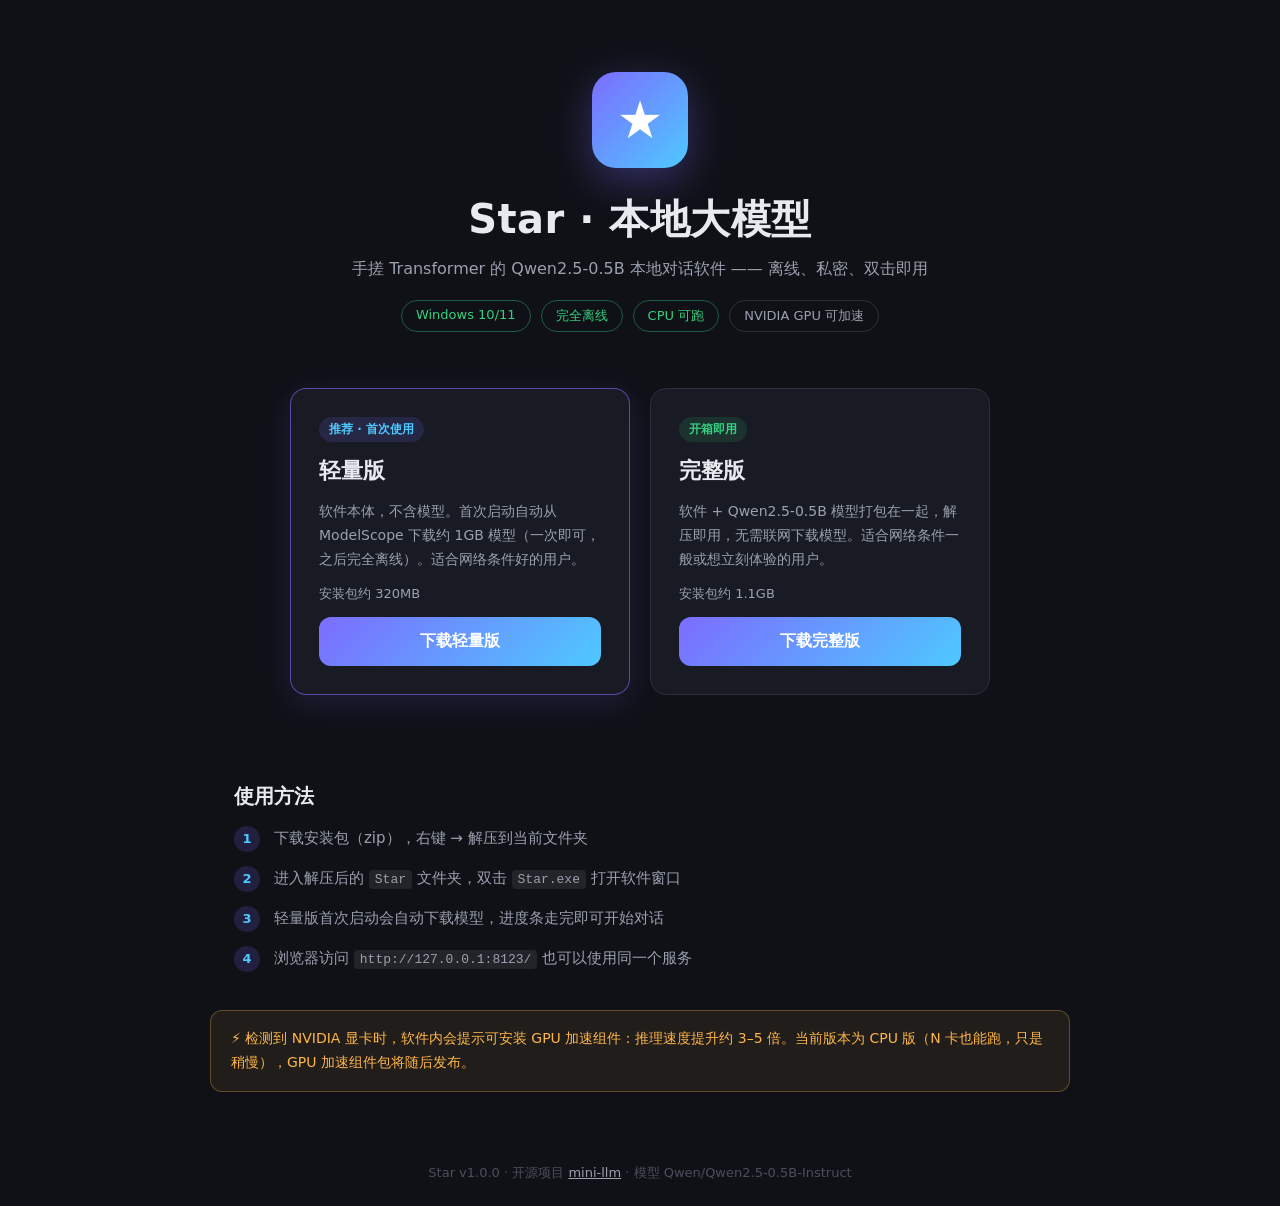
==== index.html @ b2c11067 "Star 下载页 (GitHub Pages)" ====
<!DOCTYPE html>
<html lang="zh-CN">
<head>
<meta charset="UTF-8">
<meta name="viewport" content="width=device-width, initial-scale=1.0">
<title>Star · 本地大模型下载</title>
<style>
  :root {
    --bg: #0f1117;
    --card: #181b24;
    --border: #2a2f3a;
    --text: #e8eaf0;
    --muted: #9aa0ae;
    --accent: #7c6cff;
    --accent2: #4ec9ff;
    --ok: #35d07f;
    --warn: #ffb648;
  }
  * { margin: 0; padding: 0; box-sizing: border-box; }
  body {
    background: var(--bg);
    color: var(--text);
    font-family: "PingFang SC", "Microsoft YaHei", system-ui, sans-serif;
    min-height: 100vh;
    display: flex;
    flex-direction: column;
    align-items: center;
  }
  .hero {
    text-align: center;
    padding: 72px 24px 40px;
    max-width: 860px;
  }
  .logo {
    width: 96px; height: 96px;
    border-radius: 24px;
    background: linear-gradient(135deg, var(--accent), var(--accent2));
    display: inline-flex; align-items: center; justify-content: center;
    font-size: 52px; font-weight: 800; color: #fff;
    box-shadow: 0 12px 40px rgba(124,108,255,.35);
    margin-bottom: 24px;
  }
  h1 { font-size: 40px; letter-spacing: .5px; }
  .subtitle { color: var(--muted); margin-top: 12px; font-size: 16px; }
  .badges { margin-top: 20px; display: flex; gap: 10px; justify-content: center; flex-wrap: wrap; }
  .badge {
    font-size: 13px; padding: 6px 14px; border-radius: 999px;
    border: 1px solid var(--border); color: var(--muted);
  }
  .badge.ok { color: var(--ok); border-color: rgba(53,208,127,.4); }
  .cards {
    display: flex; gap: 20px; flex-wrap: wrap; justify-content: center;
    padding: 16px 24px 64px; max-width: 900px;
  }
  .card {
    background: var(--card); border: 1px solid var(--border);
    border-radius: 16px; padding: 28px; width: 340px;
    display: flex; flex-direction: column; gap: 14px;
  }
  .card.recommend { border-color: rgba(124,108,255,.6); box-shadow: 0 8px 32px rgba(124,108,255,.15); }
  .tag {
    align-self: flex-start; font-size: 12px; padding: 4px 10px;
    border-radius: 999px; background: rgba(124,108,255,.15);
    color: var(--accent2); font-weight: 600;
  }
  .tag.full { background: rgba(53,208,127,.12); color: var(--ok); }
  .card h2 { font-size: 22px; }
  .desc { color: var(--muted); font-size: 14px; line-height: 1.7; flex: 1; }
  .size { font-size: 13px; color: var(--muted); }
  .btn {
    display: inline-block; text-align: center;
    background: linear-gradient(135deg, var(--accent), var(--accent2));
    color: #fff; font-weight: 700; font-size: 16px;
    padding: 14px 0; border-radius: 12px; text-decoration: none;
    transition: transform .15s ease, box-shadow .15s ease;
  }
  .btn:hover { transform: translateY(-2px); box-shadow: 0 8px 24px rgba(124,108,255,.35); }
  .steps {
    max-width: 860px; padding: 24px; width: 100%;
  }
  .steps h3 { font-size: 20px; margin-bottom: 16px; }
  .step { display: flex; gap: 14px; margin-bottom: 14px; color: var(--muted); font-size: 15px; line-height: 1.7; }
  .num {
    flex-shrink: 0; width: 26px; height: 26px; border-radius: 50%;
    background: rgba(124,108,255,.18); color: var(--accent2);
    display: flex; align-items: center; justify-content: center;
    font-size: 13px; font-weight: 700;
  }
  .gpu-note {
    max-width: 860px; width: calc(100% - 48px); margin: 0 24px 48px;
    background: rgba(255,182,72,.08); border: 1px solid rgba(255,182,72,.3);
    border-radius: 12px; padding: 16px 20px; font-size: 14px; color: var(--warn); line-height: 1.7;
  }
  .footer { color: #4a4f5c; font-size: 13px; padding: 24px; text-align: center; }
  code { background: rgba(255,255,255,.08); padding: 2px 6px; border-radius: 4px; font-size: 13px; }
</style>
</head>
<body>
  <div class="hero">
    <div class="logo">★</div>
    <h1>Star · 本地大模型</h1>
    <p class="subtitle">手搓 Transformer 的 Qwen2.5-0.5B 本地对话软件 —— 离线、私密、双击即用</p>
    <div class="badges">
      <span class="badge ok">Windows 10/11</span>
      <span class="badge ok">完全离线</span>
      <span class="badge ok">CPU 可跑</span>
      <span class="badge">NVIDIA GPU 可加速</span>
    </div>
  </div>

  <div class="cards">
    <div class="card recommend">
      <span class="tag">推荐 · 首次使用</span>
      <h2>轻量版</h2>
      <p class="desc">软件本体，不含模型。首次启动自动从 ModelScope 下载约 1GB 模型（一次即可，之后完全离线）。适合网络条件好的用户。</p>
      <span class="size">安装包约 320MB</span>
      <a class="btn" id="lite-btn" href="#" onclick="alert('安装包正在上传，稍后再来～'); return false;">下载轻量版</a>
    </div>
    <div class="card">
      <span class="tag full">开箱即用</span>
      <h2>完整版</h2>
      <p class="desc">软件 + Qwen2.5-0.5B 模型打包在一起，解压即用，无需联网下载模型。适合网络条件一般或想立刻体验的用户。</p>
      <span class="size">安装包约 1.1GB</span>
      <a class="btn" id="full-btn" href="#" onclick="alert('安装包正在上传，稍后再来～'); return false;">下载完整版</a>
    </div>
  </div>

  <div class="steps">
    <h3>使用方法</h3>
    <div class="step"><span class="num">1</span><span>下载安装包（zip），右键 → 解压到当前文件夹</span></div>
    <div class="step"><span class="num">2</span><span>进入解压后的 <code>Star</code> 文件夹，双击 <code>Star.exe</code> 打开软件窗口</span></div>
    <div class="step"><span class="num">3</span><span>轻量版首次启动会自动下载模型，进度条走完即可开始对话</span></div>
    <div class="step"><span class="num">4</span><span>浏览器访问 <code>http://127.0.0.1:8123/</code> 也可以使用同一个服务</span></div>
  </div>

  <div class="gpu-note">
    ⚡ 检测到 NVIDIA 显卡时，软件内会提示可安装 GPU 加速组件：推理速度提升约 3–5 倍。当前版本为 CPU 版（N 卡也能跑，只是稍慢），GPU 加速组件包将随后发布。
  </div>

  <div class="footer">
    Star v1.0.0 · 开源项目 <a href="https://github.com/sun2229/mini-llm" style="color:var(--muted)">mini-llm</a> · 模型 Qwen/Qwen2.5-0.5B-Instruct
  </div>
</body>
</html>
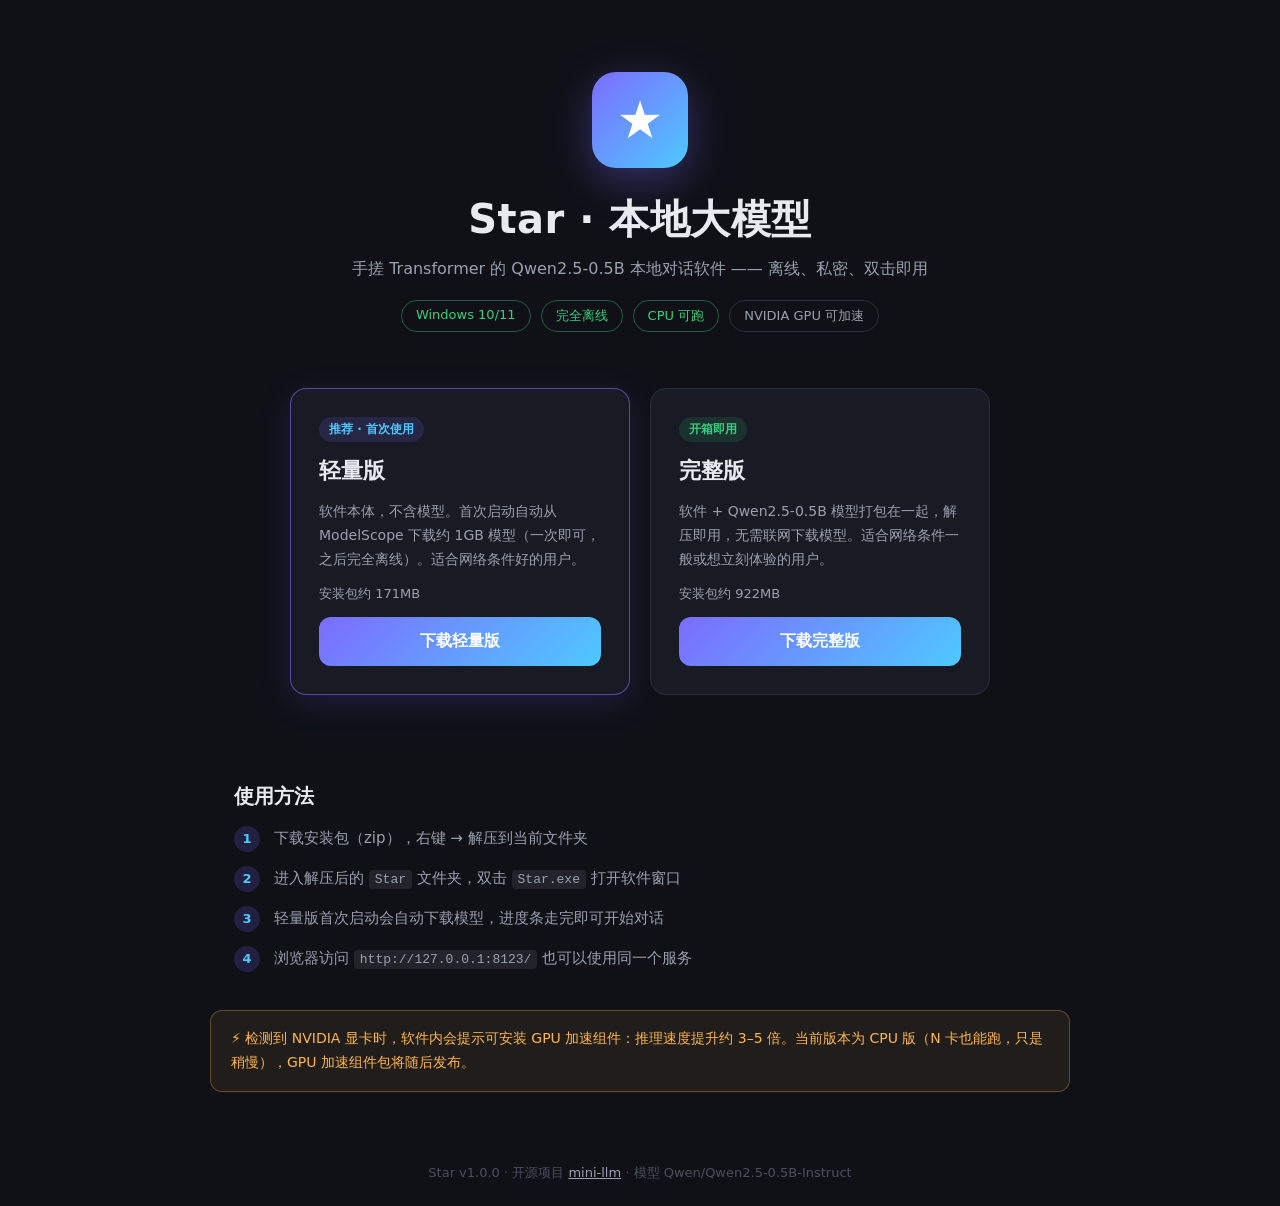
==== commit 0829dd9b: "更新下载链接到 v1.0.0 Release" ====
--- a/index.html
+++ b/index.html
@@ -113,15 +113,15 @@
       <span class="tag">推荐 · 首次使用</span>
       <h2>轻量版</h2>
       <p class="desc">软件本体，不含模型。首次启动自动从 ModelScope 下载约 1GB 模型（一次即可，之后完全离线）。适合网络条件好的用户。</p>
-      <span class="size">安装包约 320MB</span>
-      <a class="btn" id="lite-btn" href="#" onclick="alert('安装包正在上传，稍后再来～'); return false;">下载轻量版</a>
+      <span class="size">安装包约 171MB</span>
+      <a class="btn" href="https://github.com/sun2229/mini-llm/releases/download/v1.0.0/Star-lite-1.0.0.zip">下载轻量版</a>
     </div>
     <div class="card">
       <span class="tag full">开箱即用</span>
       <h2>完整版</h2>
       <p class="desc">软件 + Qwen2.5-0.5B 模型打包在一起，解压即用，无需联网下载模型。适合网络条件一般或想立刻体验的用户。</p>
-      <span class="size">安装包约 1.1GB</span>
-      <a class="btn" id="full-btn" href="#" onclick="alert('安装包正在上传，稍后再来～'); return false;">下载完整版</a>
+      <span class="size">安装包约 922MB</span>
+      <a class="btn" href="https://github.com/sun2229/mini-llm/releases/download/v1.0.0/Star-full-1.0.0.zip">下载完整版</a>
     </div>
   </div>
 
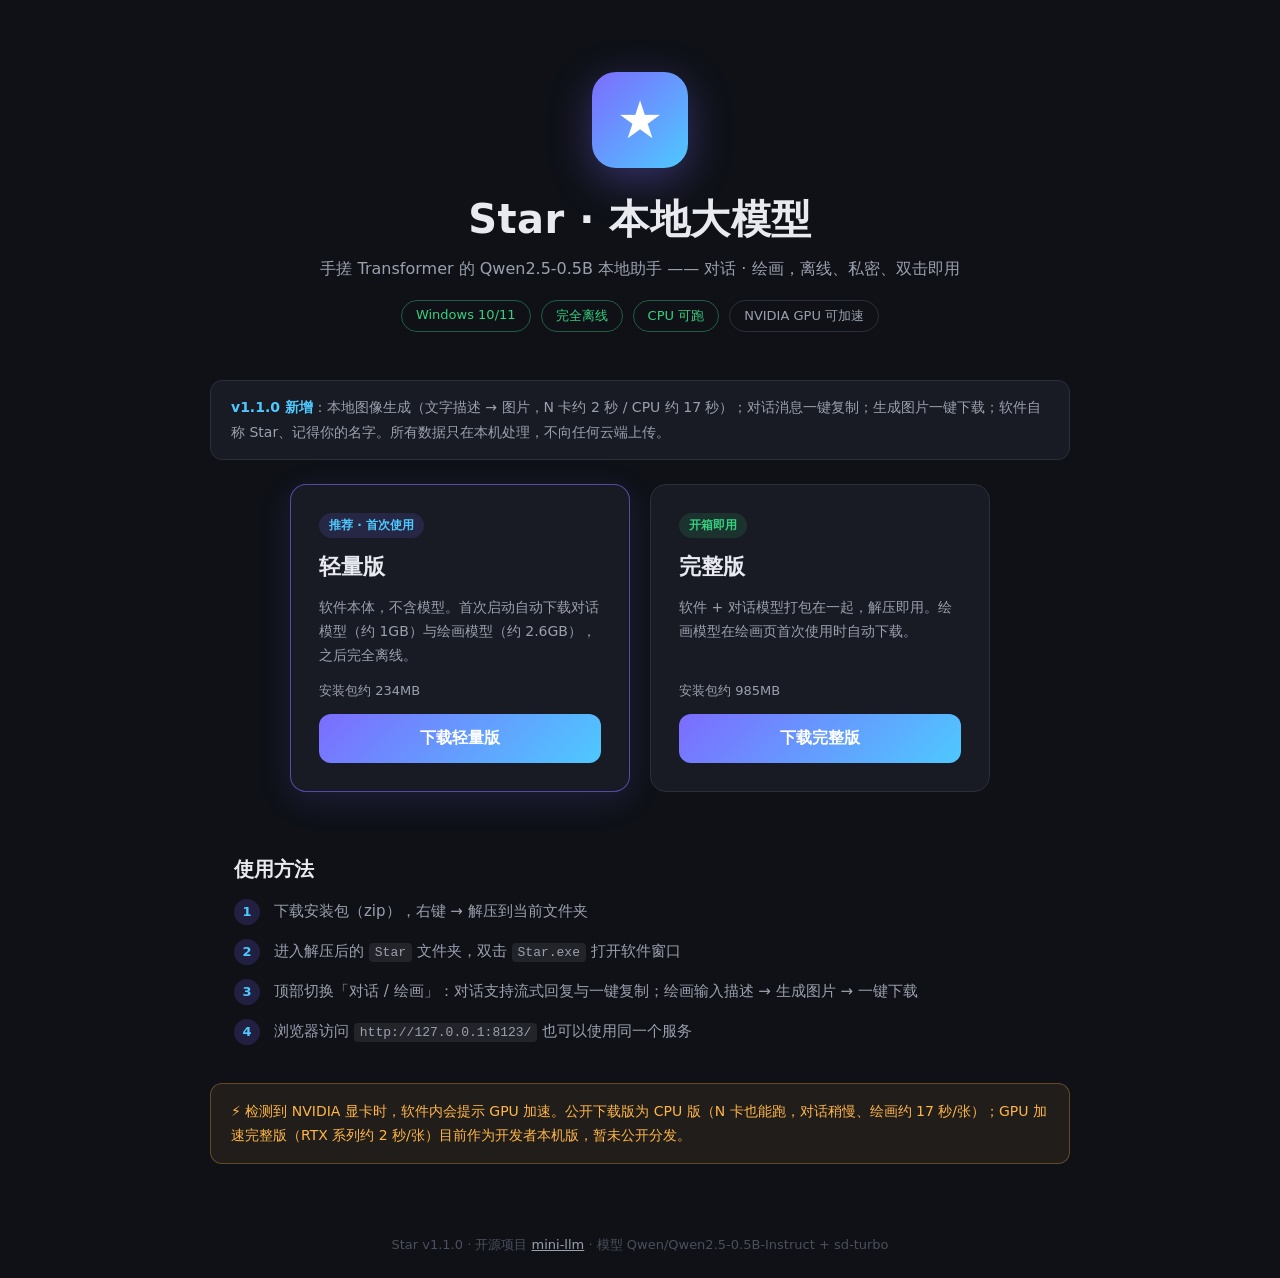
==== commit c36d11b7: "下载页更新 v1.1.0" ====
--- a/index.html
+++ b/index.html
@@ -48,9 +48,15 @@
     border: 1px solid var(--border); color: var(--muted);
   }
   .badge.ok { color: var(--ok); border-color: rgba(53,208,127,.4); }
+  .feature {
+    max-width: 860px; margin: 8px 24px 0; width: calc(100% - 48px);
+    background: var(--card); border: 1px solid var(--border); border-radius: 12px;
+    padding: 14px 20px; font-size: 14px; color: var(--muted); line-height: 1.8;
+  }
+  .feature b { color: var(--accent2); font-weight: 600; }
   .cards {
     display: flex; gap: 20px; flex-wrap: wrap; justify-content: center;
-    padding: 16px 24px 64px; max-width: 900px;
+    padding: 24px 24px 40px; max-width: 900px;
   }
   .card {
     background: var(--card); border: 1px solid var(--border);
@@ -99,7 +105,7 @@
   <div class="hero">
     <div class="logo">★</div>
     <h1>Star · 本地大模型</h1>
-    <p class="subtitle">手搓 Transformer 的 Qwen2.5-0.5B 本地对话软件 —— 离线、私密、双击即用</p>
+    <p class="subtitle">手搓 Transformer 的 Qwen2.5-0.5B 本地助手 —— 对话 · 绘画，离线、私密、双击即用</p>
     <div class="badges">
       <span class="badge ok">Windows 10/11</span>
       <span class="badge ok">完全离线</span>
@@ -108,20 +114,24 @@
     </div>
   </div>
 
+  <div class="feature">
+    <b>v1.1.0 新增</b>：本地图像生成（文字描述 → 图片，N 卡约 2 秒 / CPU 约 17 秒）；对话消息一键复制；生成图片一键下载；软件自称 Star、记得你的名字。所有数据只在本机处理，不向任何云端上传。
+  </div>
+
   <div class="cards">
     <div class="card recommend">
       <span class="tag">推荐 · 首次使用</span>
       <h2>轻量版</h2>
-      <p class="desc">软件本体，不含模型。首次启动自动从 ModelScope 下载约 1GB 模型（一次即可，之后完全离线）。适合网络条件好的用户。</p>
-      <span class="size">安装包约 171MB</span>
-      <a class="btn" href="https://github.com/sun2229/mini-llm/releases/download/v1.0.0/Star-lite-1.0.0.zip">下载轻量版</a>
+      <p class="desc">软件本体，不含模型。首次启动自动下载对话模型（约 1GB）与绘画模型（约 2.6GB），之后完全离线。</p>
+      <span class="size">安装包约 234MB</span>
+      <a class="btn" href="https://github.com/sun2229/mini-llm/releases/download/v1.1.0/Star-lite-1.1.0.zip">下载轻量版</a>
     </div>
     <div class="card">
       <span class="tag full">开箱即用</span>
       <h2>完整版</h2>
-      <p class="desc">软件 + Qwen2.5-0.5B 模型打包在一起，解压即用，无需联网下载模型。适合网络条件一般或想立刻体验的用户。</p>
-      <span class="size">安装包约 922MB</span>
-      <a class="btn" href="https://github.com/sun2229/mini-llm/releases/download/v1.0.0/Star-full-1.0.0.zip">下载完整版</a>
+      <p class="desc">软件 + 对话模型打包在一起，解压即用。绘画模型在绘画页首次使用时自动下载。</p>
+      <span class="size">安装包约 985MB</span>
+      <a class="btn" href="https://github.com/sun2229/mini-llm/releases/download/v1.1.0/Star-full-1.1.0.zip">下载完整版</a>
     </div>
   </div>
 
@@ -129,16 +139,16 @@
     <h3>使用方法</h3>
     <div class="step"><span class="num">1</span><span>下载安装包（zip），右键 → 解压到当前文件夹</span></div>
     <div class="step"><span class="num">2</span><span>进入解压后的 <code>Star</code> 文件夹，双击 <code>Star.exe</code> 打开软件窗口</span></div>
-    <div class="step"><span class="num">3</span><span>轻量版首次启动会自动下载模型，进度条走完即可开始对话</span></div>
+    <div class="step"><span class="num">3</span><span>顶部切换「对话 / 绘画」：对话支持流式回复与一键复制；绘画输入描述 → 生成图片 → 一键下载</span></div>
     <div class="step"><span class="num">4</span><span>浏览器访问 <code>http://127.0.0.1:8123/</code> 也可以使用同一个服务</span></div>
   </div>
 
   <div class="gpu-note">
-    ⚡ 检测到 NVIDIA 显卡时，软件内会提示可安装 GPU 加速组件：推理速度提升约 3–5 倍。当前版本为 CPU 版（N 卡也能跑，只是稍慢），GPU 加速组件包将随后发布。
+    ⚡ 检测到 NVIDIA 显卡时，软件内会提示 GPU 加速。公开下载版为 CPU 版（N 卡也能跑，对话稍慢、绘画约 17 秒/张）；GPU 加速完整版（RTX 系列约 2 秒/张）目前作为开发者本机版，暂未公开分发。
   </div>
 
   <div class="footer">
-    Star v1.0.0 · 开源项目 <a href="https://github.com/sun2229/mini-llm" style="color:var(--muted)">mini-llm</a> · 模型 Qwen/Qwen2.5-0.5B-Instruct
+    Star v1.1.0 · 开源项目 <a href="https://github.com/sun2229/mini-llm" style="color:var(--muted)">mini-llm</a> · 模型 Qwen/Qwen2.5-0.5B-Instruct + sd-turbo
   </div>
 </body>
 </html>
